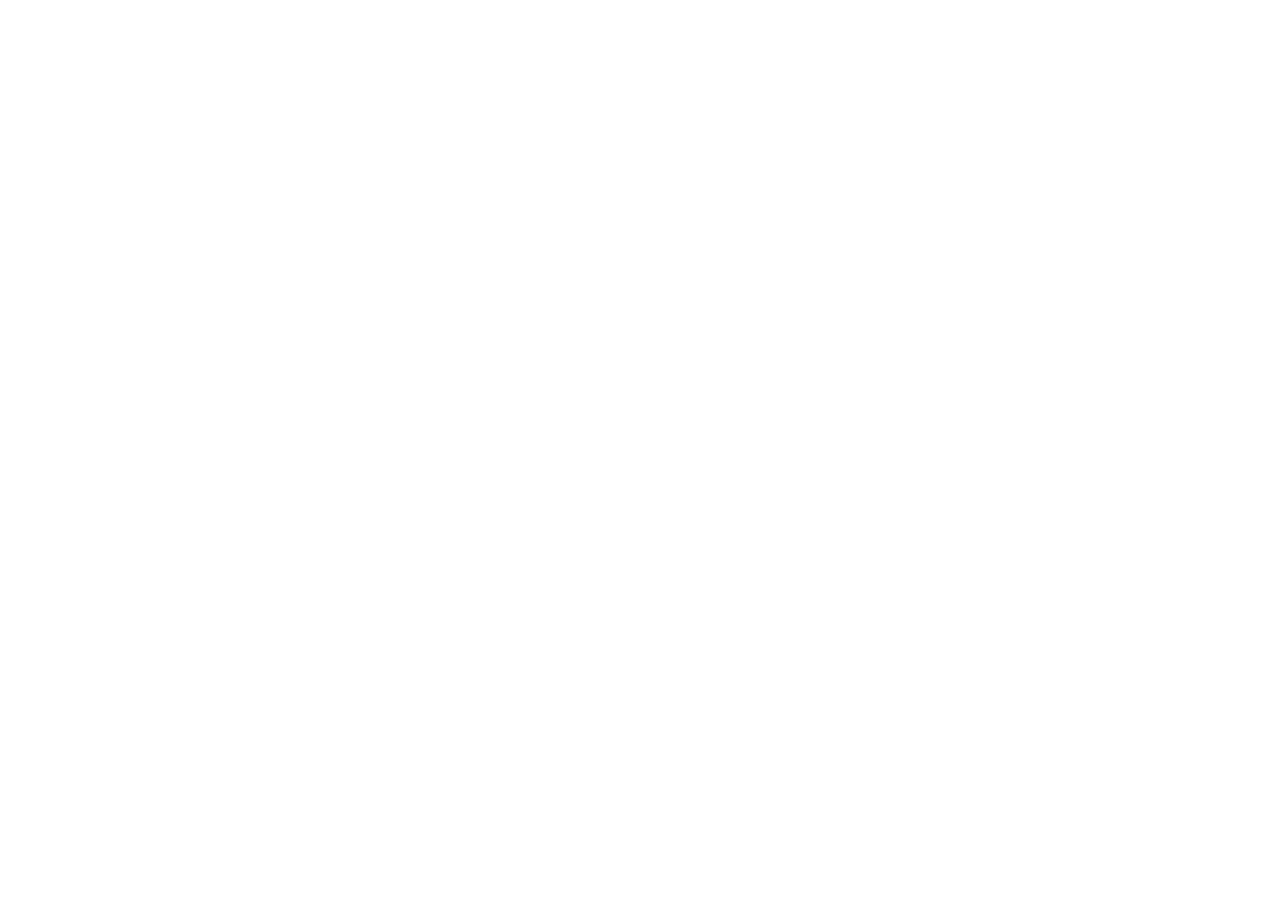
==== index.html @ a62ebce1 "Initial commit" ====
<!DOCTYPE html>
<html lang="en">
<head>
    <meta charset="UTF-8">
    <meta name="viewport" content="width=device-width, initial-scale=1.0">
    <title>Catshop</title>
</head>
<body>

</body>
</html>
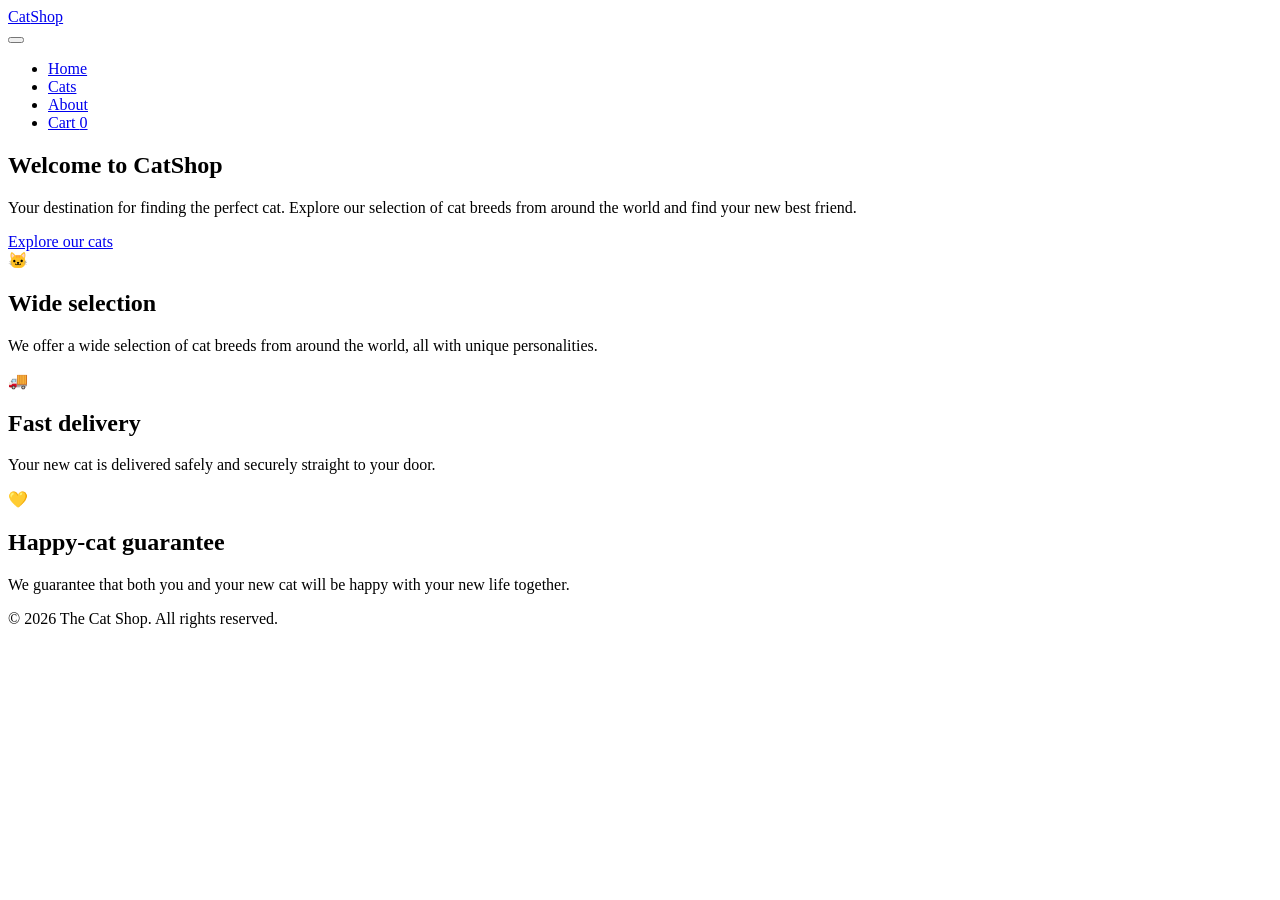
==== commit 4c277092: "HTML structure" ====
--- a/index.html
+++ b/index.html
@@ -1,11 +1,70 @@
 <!DOCTYPE html>
 <html lang="en">
 <head>
-    <meta charset="UTF-8">
-    <meta name="viewport" content="width=device-width, initial-scale=1.0">
-    <title>Catshop</title>
+  <meta charset="UTF-8">
+  <meta name="viewport" content="width=device-width, initial-scale=1.0">
+  <title>The Cat Shop - Home</title>
+  <link rel="stylesheet" href="styles/global.css">
+  <link rel="stylesheet" href="styles/home.css">
+  <script src="scripts.js" defer></script>
 </head>
 <body>
 
+  <!-- Navbar -->
+  <header class="navbar">
+    <div class="nav-brand">
+      <a href="index.html"><span>Cat</span>Shop</a>
+    </div>
+    <button class="nav-toggle" aria-label="Menu">
+      <span class="hamburger"></span>
+    </button>
+    <nav>
+      <ul class="nav-links">
+        <li><a href="index.html" class="active">Home</a></li>
+        <li><a href="Pages/cats.html">Cats</a></li>
+        <li><a href="Pages/about.html">About</a></li>
+        <li>
+          <a href="Pages/cart.html" class="cart-link">
+            Cart
+            <span class="cart-badge" id="cart-count">0</span>
+          </a>
+        </li>
+      </ul>
+    </nav>
+  </header>
+
+  <main>
+    <!-- Hero -->
+    <section class="hero">
+      <h1>Welcome to <span>Cat</span>Shop</h1>
+      <p>Your destination for finding the perfect cat. Explore our selection of cat breeds from around the world and find your new best friend.</p>
+      <a href="Pages/cats.html" class="btn btn-primary">Explore our cats</a>
+    </section>
+
+    <!-- Card section -->
+    <section class="features">
+      <article class="feature-card">
+        <div class="feature-icon" aria-hidden="true">🐱</div>
+        <h2>Wide selection</h2>
+        <p>We offer a wide selection of cat breeds from around the world, all with unique personalities.</p>
+      </article>
+      <article class="feature-card">
+        <div class="feature-icon" aria-hidden="true">🚚</div>
+        <h2>Fast delivery</h2>
+        <p>Your new cat is delivered safely and securely straight to your door.</p>
+      </article>
+      <article class="feature-card">
+        <div class="feature-icon" aria-hidden="true">💛</div>
+        <h2>Happy-cat guarantee</h2>
+        <p>We guarantee that both you and your new cat will be happy with your new life together.</p>
+      </article>
+    </section>
+  </main>
+
+  <!-- Footer -->
+  <footer class="footer">
+    <p>&copy; 2026 The Cat Shop. All rights reserved.</p>
+  </footer>
+
 </body>
-</html>+</html>
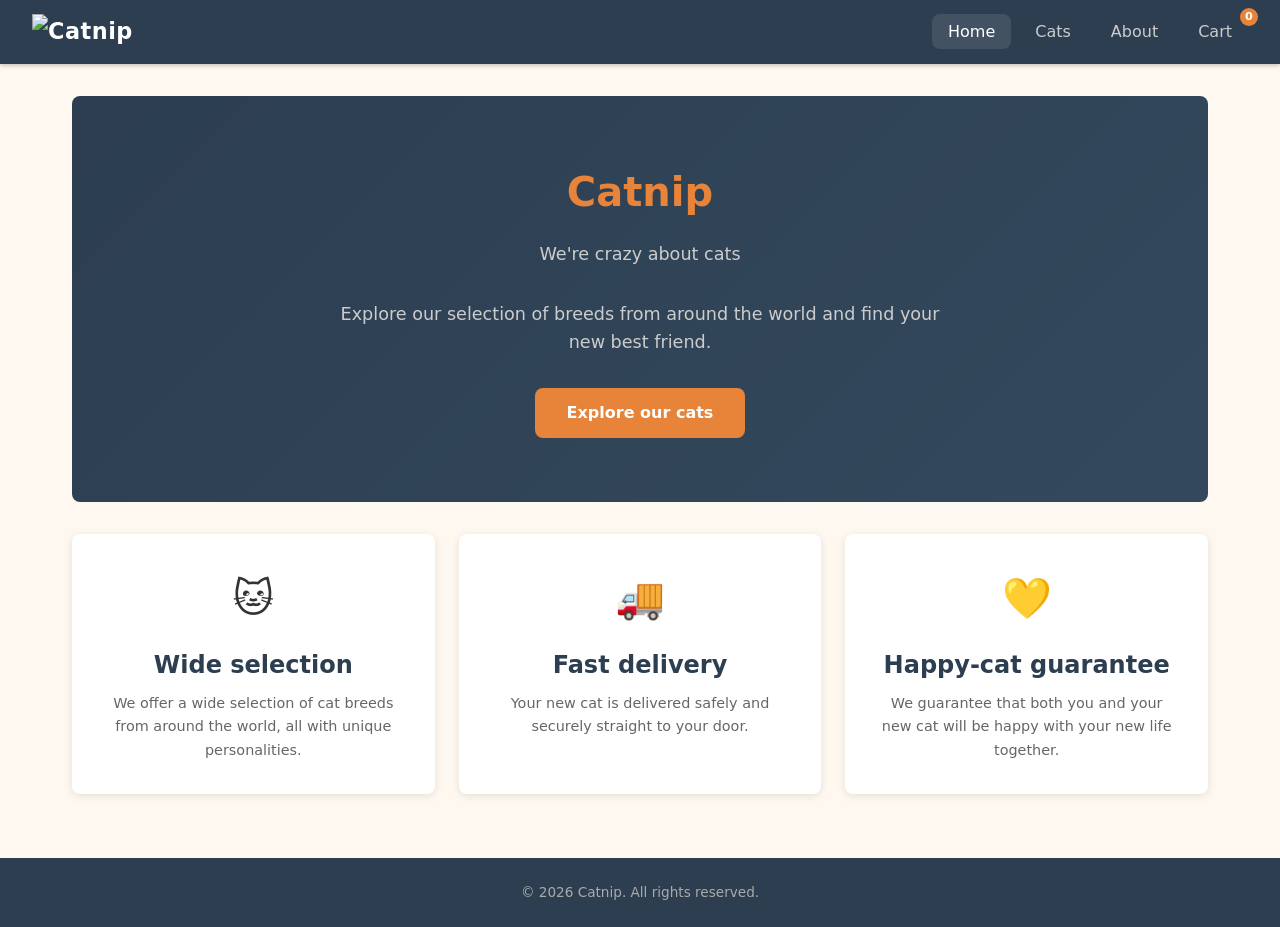
==== commit 47d1c31a: "Changed name and added logo" ====
--- a/index.html
+++ b/index.html
@@ -3,7 +3,7 @@
 <head>
   <meta charset="UTF-8">
   <meta name="viewport" content="width=device-width, initial-scale=1.0">
-  <title>The Cat Shop - Home</title>
+  <title>Catnip - Home</title>
   <link rel="stylesheet" href="styles/global.css">
   <link rel="stylesheet" href="styles/home.css">
   <script src="scripts.js" defer></script>
@@ -13,7 +13,9 @@
   <!-- Navbar -->
   <header class="navbar">
     <div class="nav-brand">
-      <a href="index.html"><span>Cat</span>Shop</a>
+      <a href="index.html">
+        <img src="images/logo.png" alt="Catnip" class="nav-logo">
+      </a>
     </div>
     <button class="nav-toggle" aria-label="Menu">
       <span class="hamburger"></span>
@@ -36,8 +38,9 @@
   <main>
     <!-- Hero -->
     <section class="hero">
-      <h1>Welcome to <span>Cat</span>Shop</h1>
-      <p>Your destination for finding the perfect cat. Explore our selection of cat breeds from around the world and find your new best friend.</p>
+      <h1><span>Catnip</span></h1>
+      <p class="hero-slogan">We're crazy about cats</p>
+      <p>Explore our selection of breeds from around the world and find your new best friend.</p>
       <a href="Pages/cats.html" class="btn btn-primary">Explore our cats</a>
     </section>
 
@@ -63,7 +66,7 @@
 
   <!-- Footer -->
   <footer class="footer">
-    <p>&copy; 2026 The Cat Shop. All rights reserved.</p>
+    <p>&copy; 2026 Catnip. All rights reserved.</p>
   </footer>
 
 </body>
--- a/styles/global.css
+++ b/styles/global.css
@@ -0,0 +1,197 @@
+/* ===== Variables ===== */
+:root {
+  --primary: #E8833A;
+  --primary-dark: #D06A20;
+  --secondary: #2C3E50;
+  --bg: #FFF8F0;
+  --card-bg: #FFFFFF;
+  --text: #333333;
+  --text-light: #666666;
+  --border: #E0E0E0;
+  --radius: 8px;
+  --shadow: 0 2px 8px rgba(0, 0, 0, 0.1);
+  --transition: 0.3s ease;
+}
+
+/* ===== Reset ===== */
+*,
+*::before,
+*::after {
+  box-sizing: border-box;
+  margin: 0;
+  padding: 0;
+}
+
+html {
+  scroll-behavior: smooth;
+  background-color: var(--secondary);
+}
+
+body {
+  font-family: 'Segoe UI', system-ui, -apple-system, sans-serif;
+  background-color: var(--bg);
+  color: var(--text);
+  line-height: 1.6;
+  min-height: 100vh;
+  display: flex;
+  flex-direction: column;
+}
+
+a {
+  text-decoration: none;
+  color: inherit;
+}
+
+ul {
+  list-style: none;
+}
+
+img {
+  max-width: 100%;
+  display: block;
+}
+
+address {
+  font-style: normal;
+}
+
+/* ===== Layout ===== */
+main {
+  flex: 1;
+  width: 100%;
+  max-width: 1200px;
+  margin: 0 auto;
+  padding: 2rem;
+}
+
+.footer {
+  background: var(--secondary);
+  color: #aaa;
+  text-align: center;
+  padding: 1.5rem;
+  margin-top: auto;
+  font-size: 0.85rem;
+}
+
+/* ===== Navbar ===== */
+.navbar {
+  position: sticky;
+  top: 0;
+  z-index: 100;
+  background: var(--secondary);
+  color: #fff;
+  padding: 0 2rem;
+  display: flex;
+  align-items: center;
+  justify-content: space-between;
+  height: 64px;
+  box-shadow: 0 2px 4px rgba(0, 0, 0, 0.2);
+}
+
+.nav-brand a {
+  font-size: 1.4rem;
+  font-weight: 700;
+  color: #fff;
+  letter-spacing: 0.5px;
+}
+
+.nav-brand a span {
+  color: var(--primary);
+}
+
+.nav-links {
+  display: flex;
+  gap: 0.5rem;
+  align-items: center;
+}
+
+.nav-links a {
+  color: #ccc;
+  padding: 0.5rem 1rem;
+  border-radius: var(--radius);
+  transition: background var(--transition), color var(--transition);
+  font-weight: 500;
+}
+
+.nav-links a:hover,
+.nav-links a.active {
+  color: #fff;
+  background: rgba(255, 255, 255, 0.1);
+}
+
+.cart-link {
+  position: relative;
+}
+
+.cart-badge {
+  position: absolute;
+  top: -6px;
+  right: -10px;
+  background: var(--primary);
+  color: #fff;
+  font-size: 0.7rem;
+  width: 18px;
+  height: 18px;
+  border-radius: 50%;
+  display: flex;
+  align-items: center;
+  justify-content: center;
+  font-weight: 700;
+}
+
+.nav-toggle {
+  display: none;
+  background: none;
+  border: none;
+  cursor: pointer;
+  padding: 0.5rem;
+}
+
+/* ===== Buttons ===== */
+.btn {
+  display: inline-block;
+  padding: 0.75rem 2rem;
+  border-radius: var(--radius);
+  font-weight: 600;
+  font-size: 1rem;
+  cursor: pointer;
+  transition: background var(--transition), transform var(--transition);
+  border: none;
+  font-family: inherit;
+}
+
+.btn-primary {
+  background: var(--primary);
+  color: #fff;
+}
+
+.btn-primary:hover {
+  background: var(--primary-dark);
+  transform: translateY(-2px);
+}
+
+.btn-secondary {
+  background: transparent;
+  color: var(--primary);
+  border: 2px solid var(--primary);
+}
+
+.btn-secondary:hover {
+  background: var(--primary);
+  color: #fff;
+}
+
+/* ===== Page Header ===== */
+.page-header {
+  margin-bottom: 2rem;
+}
+
+.page-header h1 {
+  font-size: 2rem;
+  color: var(--secondary);
+  margin-bottom: 0.5rem;
+}
+
+.page-header p {
+  color: var(--text-light);
+}
--- a/styles/home.css
+++ b/styles/home.css
@@ -0,0 +1,59 @@
+.hero {
+  text-align: center;
+  padding: 4rem 1rem;
+  background: linear-gradient(135deg, var(--secondary) 0%, #34495E 100%);
+  color: #fff;
+  border-radius: var(--radius);
+  margin-bottom: 2rem;
+}
+
+.hero h1 {
+  font-size: 2.5rem;
+  margin-bottom: 1rem;
+}
+
+.hero h1 span {
+  color: var(--primary);
+}
+
+.hero p {
+  font-size: 1.1rem;
+  color: #ccc;
+  max-width: 600px;
+  margin: 0 auto 2rem;
+}
+
+.features {
+  display: grid;
+  grid-template-columns: repeat(3, 1fr);
+  gap: 1.5rem;
+  margin-bottom: 2rem;
+}
+
+.feature-card {
+  background: var(--card-bg);
+  padding: 2rem;
+  border-radius: var(--radius);
+  text-align: center;
+  box-shadow: var(--shadow);
+  transition: transform var(--transition);
+}
+
+.feature-card:hover {
+  transform: translateY(-4px);
+}
+
+.feature-icon {
+  font-size: 2.5rem;
+  margin-bottom: 1rem;
+}
+
+.feature-card h2 {
+  margin-bottom: 0.5rem;
+  color: var(--secondary);
+}
+
+.feature-card p {
+  color: var(--text-light);
+  font-size: 0.9rem;
+}
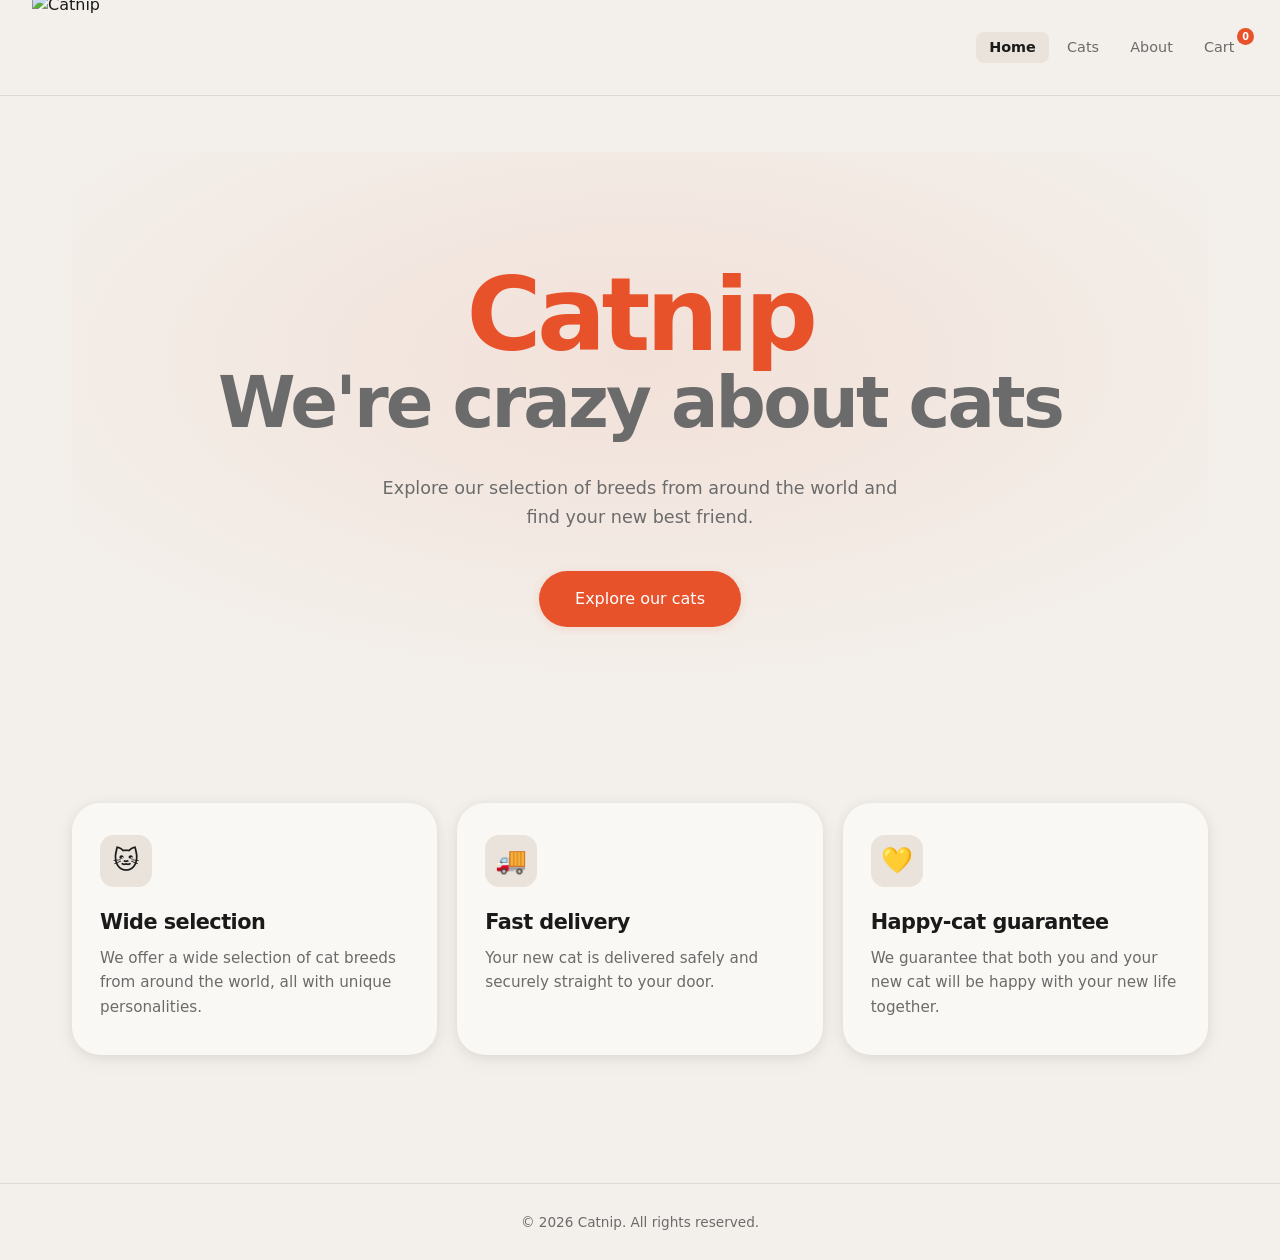
==== commit 3f2b4423: "Implemented real API calls and cart instead of placeholders." ====
--- a/index.html
+++ b/index.html
@@ -6,7 +6,7 @@
   <title>Catnip - Home</title>
   <link rel="stylesheet" href="styles/global.css">
   <link rel="stylesheet" href="styles/home.css">
-  <script src="scripts.js" defer></script>
+  <script src="scripts/common.js" defer></script>
 </head>
 <body>
 
--- a/styles/global.css
+++ b/styles/global.css
@@ -1,16 +1,36 @@
 /* ===== Variables ===== */
 :root {
-  --primary: #E8833A;
-  --primary-dark: #D06A20;
-  --secondary: #2C3E50;
-  --bg: #FFF8F0;
-  --card-bg: #FFFFFF;
-  --text: #333333;
-  --text-light: #666666;
-  --border: #E0E0E0;
-  --radius: 8px;
-  --shadow: 0 2px 8px rgba(0, 0, 0, 0.1);
-  --transition: 0.3s ease;
+  --font: system-ui, -apple-system, sans-serif;
+  /* 60% – dominant background */
+  --bg:            #F3EFEA;
+  --card-bg:       #FAF8F4;
+  --surface:       #E9E3DB;
+  --surface-alt:   #DDD6CB;
+
+  /* 30% – text & UI chrome */
+  --text:           #1A1A1A;
+  --text-secondary: #3D3D3D;
+  --text-muted:     #6B6B6B;
+  --border:         rgba(0, 0, 0, 0.09);
+
+  /* 10% – primary brand */
+  --primary:       #E8522A;
+  --primary-dark:  #C23D18;
+  --primary-glow:  rgba(232, 82, 42, 0.14);
+
+  /* Shape */
+  --radius-sm: 8px;
+  --radius:    14px;
+  --radius-lg: 20px;
+  --radius-xl: 28px;
+  --pill:      9999px;
+
+  /* Elevation */
+  --shadow-sm: 0 1px 4px rgba(0,0,0,0.05), 0 2px 8px rgba(0,0,0,0.04);
+  --shadow:    0 2px 12px rgba(0,0,0,0.07), 0 6px 24px rgba(0,0,0,0.04);
+  --shadow-lg: 0 8px 32px rgba(0,0,0,0.11), 0 2px 8px rgba(0,0,0,0.05);
+
+  --transition: 0.22s ease;
 }
 
 /* ===== Reset ===== */
@@ -24,17 +44,19 @@
 
 html {
   scroll-behavior: smooth;
-  background-color: var(--secondary);
+  background: var(--bg);
 }
 
 body {
-  font-family: 'Segoe UI', system-ui, -apple-system, sans-serif;
-  background-color: var(--bg);
-  color: var(--text);
-  line-height: 1.6;
+  font-family: var(--font);
+  font-optical-sizing: auto;
+  background: var(--bg);
+  color: var(--text);
+  line-height: 1.5;
   min-height: 100vh;
   display: flex;
   flex-direction: column;
+  -webkit-font-smoothing: antialiased;
 }
 
 a {
@@ -53,6 +75,11 @@
 
 address {
   font-style: normal;
+}
+
+::selection {
+  background: var(--primary);
+  color: #fff;
 }
 
 /* ===== Layout ===== */
@@ -61,16 +88,7 @@
   width: 100%;
   max-width: 1200px;
   margin: 0 auto;
-  padding: 2rem;
-}
-
-.footer {
-  background: var(--secondary);
-  color: #aaa;
-  text-align: center;
-  padding: 1.5rem;
-  margin-top: auto;
-  font-size: 0.85rem;
+  padding: 3.5rem 2rem 6rem;
 }
 
 /* ===== Navbar ===== */
@@ -78,45 +96,53 @@
   position: sticky;
   top: 0;
   z-index: 100;
-  background: var(--secondary);
-  color: #fff;
+  background: rgba(243, 239, 234, 0.85);
+  backdrop-filter: blur(20px) saturate(160%);
+  -webkit-backdrop-filter: blur(20px) saturate(160%);
+  border-bottom: 1px solid var(--border);
   padding: 0 2rem;
   display: flex;
   align-items: center;
   justify-content: space-between;
-  height: 64px;
-  box-shadow: 0 2px 4px rgba(0, 0, 0, 0.2);
+  height: 96px;
+  gap: 2rem;
 }
 
 .nav-brand a {
-  font-size: 1.4rem;
-  font-weight: 700;
-  color: #fff;
-  letter-spacing: 0.5px;
-}
-
-.nav-brand a span {
-  color: var(--primary);
+  display: block;
+  flex-shrink: 0;
+}
+
+.nav-logo {
+  height: 110px;
+  width: 110px;
+  object-fit: contain;
 }
 
 .nav-links {
   display: flex;
-  gap: 0.5rem;
   align-items: center;
+  gap: 0.25rem;
 }
 
 .nav-links a {
-  color: #ccc;
-  padding: 0.5rem 1rem;
-  border-radius: var(--radius);
-  transition: background var(--transition), color var(--transition);
+  color: var(--text-muted);
+  padding: 0.45rem 0.85rem;
+  border-radius: var(--radius-sm);
+  font-size: 0.9rem;
   font-weight: 500;
-}
-
-.nav-links a:hover,
+  transition: color var(--transition), background var(--transition);
+}
+
+.nav-links a:hover {
+  color: var(--text);
+  background: var(--surface);
+}
+
 .nav-links a.active {
-  color: #fff;
-  background: rgba(255, 255, 255, 0.1);
+  color: var(--text);
+  background: var(--surface);
+  font-weight: 600;
 }
 
 .cart-link {
@@ -125,18 +151,18 @@
 
 .cart-badge {
   position: absolute;
-  top: -6px;
-  right: -10px;
+  top: -4px;
+  right: -6px;
   background: var(--primary);
   color: #fff;
-  font-size: 0.7rem;
-  width: 18px;
-  height: 18px;
+  font-size: 0.6rem;
+  font-weight: 700;
+  width: 17px;
+  height: 17px;
   border-radius: 50%;
   display: flex;
   align-items: center;
   justify-content: center;
-  font-weight: 700;
 }
 
 .nav-toggle {
@@ -145,53 +171,199 @@
   border: none;
   cursor: pointer;
   padding: 0.5rem;
-}
+  flex-direction: column;
+  gap: 5px;
+}
+
+.hamburger,
+.hamburger::before,
+.hamburger::after {
+  display: block;
+  width: 22px;
+  height: 2px;
+  background: var(--text);
+  border-radius: 2px;
+  transition: transform var(--transition), opacity var(--transition);
+}
+
+.hamburger {
+  position: relative;
+}
+
+.hamburger::before,
+.hamburger::after {
+  content: '';
+  position: absolute;
+  left: 0;
+}
+
+.hamburger::before { top: -6px; }
+.hamburger::after  { top:  6px; }
 
 /* ===== Buttons ===== */
 .btn {
-  display: inline-block;
-  padding: 0.75rem 2rem;
-  border-radius: var(--radius);
-  font-weight: 600;
-  font-size: 1rem;
+  display: inline-flex;
+  align-items: center;
+  justify-content: center;
+  gap: 0.4rem;
+  padding: 0.8rem 1.6rem;
+  border-radius: var(--pill);
+  font-family: var(--font);
+  font-weight: 500;
+  font-size: 0.95rem;
   cursor: pointer;
-  transition: background var(--transition), transform var(--transition);
   border: none;
-  font-family: inherit;
+  transition: transform var(--transition), box-shadow var(--transition), background var(--transition);
+  white-space: nowrap;
+}
+
+.btn:hover {
+  transform: scale(1.025);
+}
+
+.btn:active {
+  transform: scale(0.975);
 }
 
 .btn-primary {
   background: var(--primary);
   color: #fff;
+  box-shadow: 0 2px 10px var(--primary-glow);
 }
 
 .btn-primary:hover {
   background: var(--primary-dark);
-  transform: translateY(-2px);
+  box-shadow: 0 4px 20px rgba(232, 82, 42, 0.28);
 }
 
 .btn-secondary {
-  background: transparent;
-  color: var(--primary);
-  border: 2px solid var(--primary);
+  background: var(--surface);
+  color: var(--text);
 }
 
 .btn-secondary:hover {
-  background: var(--primary);
-  color: #fff;
+  background: var(--surface-alt);
 }
 
 /* ===== Page Header ===== */
 .page-header {
-  margin-bottom: 2rem;
+  margin-bottom: 2.5rem;
 }
 
 .page-header h1 {
-  font-size: 2rem;
-  color: var(--secondary);
-  margin-bottom: 0.5rem;
+  font-family: var(--font);
+  font-size: clamp(2.4rem, 5vw, 3.4rem);
+  font-weight: 800;
+  letter-spacing: -0.04em;
+  line-height: 1.05;
+  color: var(--text);
+  margin-bottom: 0.45rem;
 }
 
 .page-header p {
-  color: var(--text-light);
-}+  color: var(--text-muted);
+  font-size: 1.1rem;
+}
+
+/* ===== Footer ===== */
+.footer {
+  background: var(--bg);
+  border-top: 1px solid var(--border);
+  color: var(--text-muted);
+  text-align: center;
+  padding: 1.75rem;
+  font-size: 0.85rem;
+}
+
+/* ===== Responsive ===== */
+@media (max-width: 768px) {
+  .navbar {
+    display: grid;
+    grid-template-columns: auto 1fr auto;
+    grid-template-rows: 64px auto;
+    padding: 0 1.25rem;
+    height: auto;
+    gap: 0;
+  }
+
+  .nav-brand {
+    grid-column: 1;
+    grid-row: 1;
+    display: flex;
+    align-items: center;
+  }
+
+  .nav-logo {
+    height: 52px;
+    width: 52px;
+  }
+
+  .nav-toggle {
+    grid-column: 3;
+    grid-row: 1;
+    display: flex;
+    align-items: center;
+    justify-content: center;
+  }
+
+  .navbar nav {
+    grid-column: 1 / -1;
+    grid-row: 2;
+    overflow: hidden;
+    max-height: 0;
+    transition: max-height 0.3s ease;
+    border-top: 1px solid var(--border);
+  }
+
+  .navbar:has(.nav-links.open) nav {
+    max-height: 300px;
+  }
+
+  .nav-links {
+    flex-direction: column;
+    align-items: center;
+    gap: 0;
+    padding: 0.25rem 0 0.5rem;
+  }
+
+  .nav-links a {
+    padding: 0.5rem 1rem;
+    font-size: 1rem;
+    text-align: center;
+    width: 100%;
+    border-radius: 0;
+    background: none;
+  }
+
+  .nav-links a:hover {
+    border-radius: 0;
+    background: var(--surface);
+  }
+
+  .nav-links a.active {
+    border-radius: 0;
+    background: none;
+    font-weight: 700;
+  }
+
+  /* Cart badge inline on mobile */
+  .cart-link {
+    display: flex;
+    align-items: center;
+    gap: 0.4rem;
+  }
+
+  .cart-badge {
+    position: static;
+    width: auto;
+    height: auto;
+    min-width: 20px;
+    padding: 0 5px;
+    font-size: 0.7rem;
+    border-radius: var(--pill);
+  }
+
+  main {
+    padding: 2rem 1.25rem 4rem;
+  }
+}
--- a/styles/home.css
+++ b/styles/home.css
@@ -1,59 +1,116 @@
+/* ===== Hero ===== */
 .hero {
+  position: relative;
   text-align: center;
-  padding: 4rem 1rem;
-  background: linear-gradient(135deg, var(--secondary) 0%, #34495E 100%);
-  color: #fff;
-  border-radius: var(--radius);
-  margin-bottom: 2rem;
+  padding: 7rem 1rem 7.5rem;
+  margin-bottom: 3.5rem;
+  overflow: hidden;
+  isolation: isolate;
 }
 
+.hero::before {
+  content: "";
+  position: absolute;
+  inset: 0;
+  background: radial-gradient(ellipse 90% 80% at 50% 35%, rgba(232, 82, 42, 0.09) 0%, transparent 68%);
+  z-index: -1;
+  pointer-events: none;
+}
+
+
 .hero h1 {
-  font-size: 2.5rem;
-  margin-bottom: 1rem;
+  font-size: clamp(3rem, 8vw, 7rem);
+  font-weight: 800;
+  letter-spacing: -0.045em;
+  line-height: 1;
+  color: var(--text);
+  margin-bottom: 0.1rem;
 }
 
 .hero h1 span {
   color: var(--primary);
 }
 
-.hero p {
-  font-size: 1.1rem;
-  color: #ccc;
-  max-width: 600px;
-  margin: 0 auto 2rem;
+.hero-slogan {
+  font-size: clamp(2rem, 5.5vw, 5rem);
+  font-weight: 700;
+  color: var(--text-muted);
+  letter-spacing: -0.04em;
+  line-height: 1;
+  margin-bottom: 2.25rem;
 }
 
+.hero p:not(.hero-slogan) {
+  font-size: 1.1rem;
+  color: var(--text-muted);
+  max-width: 46ch;
+  margin: 0 auto 2.5rem;
+  line-height: 1.6;
+}
+
+.hero .btn {
+  font-size: 1rem;
+  padding: 1rem 2.25rem;
+}
+
+/* ===== Features ===== */
 .features {
   display: grid;
   grid-template-columns: repeat(3, 1fr);
-  gap: 1.5rem;
+  gap: 1.25rem;
   margin-bottom: 2rem;
 }
 
 .feature-card {
   background: var(--card-bg);
-  padding: 2rem;
-  border-radius: var(--radius);
-  text-align: center;
+  padding: 2rem 1.75rem 2.25rem;
+  border-radius: var(--radius-xl);
   box-shadow: var(--shadow);
-  transition: transform var(--transition);
+  text-align: left;
+  transition: transform var(--transition), box-shadow var(--transition);
 }
 
 .feature-card:hover {
-  transform: translateY(-4px);
+ 
+  box-shadow: var(--shadow-lg);
 }
 
 .feature-icon {
-  font-size: 2.5rem;
-  margin-bottom: 1rem;
+  font-size: 1.6rem;
+  margin-bottom: 1.25rem;
+  width: 52px;
+  height: 52px;
+  background: var(--surface);
+  border-radius: var(--radius);
+  display: flex;
+  align-items: center;
+  justify-content: center;
 }
 
 .feature-card h2 {
+  font-family: var(--font);
+  font-size: 1.3rem;
+  font-weight: 700;
+  letter-spacing: -0.025em;
+  color: var(--text);
   margin-bottom: 0.5rem;
-  color: var(--secondary);
 }
 
 .feature-card p {
-  color: var(--text-light);
-  font-size: 0.9rem;
-}+  color: var(--text-muted);
+  font-size: 0.95rem;
+  line-height: 1.6;
+}
+
+/* ===== Responsive ===== */
+@media (max-width: 820px) {
+  .hero {
+    padding: 3.5rem 1rem 4rem;
+    margin-bottom: 2.5rem;
+  }
+
+  .features {
+    grid-template-columns: 1fr;
+    gap: 1rem;
+  }
+}
